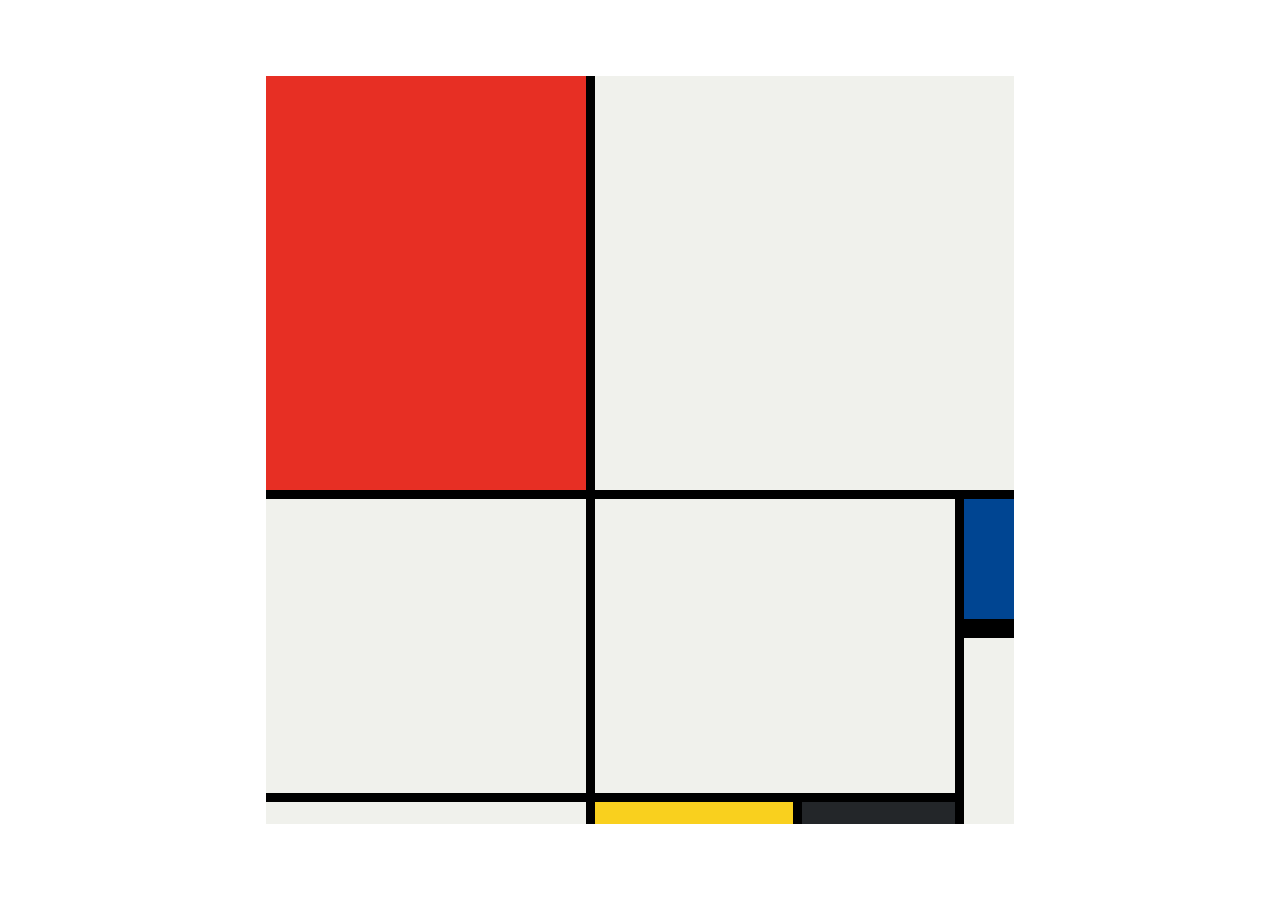
==== index.html @ b5c3f1a9 "Add files via upload" ====
<!DOCTYPE html>
<html lang="en">

<head>
  <meta charset="UTF-8">
  <meta name="viewport" content="width=device-width, initial-scale=1.0">
  <title>Mondrian Project</title>
  <style>
    body{
      display: flex;
      justify-content: center;
      align-items: center;
      height: 100vh;
      margin: 0;
      padding: 0;
    }

    .container{
      height: 748px;
      width: 748px;
      display: grid;
      gap: 9px;
      background-color: #000;
      grid-template-columns: 320px 198px 153px 50px;
      grid-template-rows: 414px 130px 155px 22px;
      
      
    }
     .item {
      background-color: #F0F1EC;
     }
     .red {
      background-color: #E72F24;
     }
     .white1 {
      background-color: #F0F1EC;
      grid-column: span 3;
     }
     .white2 {
      background-color: #F0F1EC;
      grid-row: span 2;
     }
     .white3 {
      background-color: #F0F1EC;
      grid-row: span 2;
      grid-column: span 2;
     }
    .blue{
      background-color: #004592;
      border-bottom: 10px solid #000;
    }
    .white4 {
      grid-row: span 2;
    }

    .yellow{
      background-color: #F9D01E;
    }
    .black{
      background-color: #232629;
      
    }
    
    /* 
    Write your CSS here 
    Gap Colour: #000
    White: #F0F1EC
    Red: #E72F24
    Black: #232629
    Blue: #004592
    Yellow: #F9D01E

    For dimensions, see dimensions.png image.
    HINT: Remember you can't change the properties of grid lines.
    But grid lines are transparent!
    */
  </style>
</head>

<body>
  <!-- Write your HTML here -->
  <div class="container">
    <div class="item red"></div>
    <div class="item white1"></div>
    <div class="item white2"></div>
    <div class="item white3"></div>

    <div class="item blue"></div>
    <div class="item white4"></div>

    <div class="item"></div>
    <div class="item yellow"></div>
    <div class="item black"></div>
    

  </div>
</body>

</html>
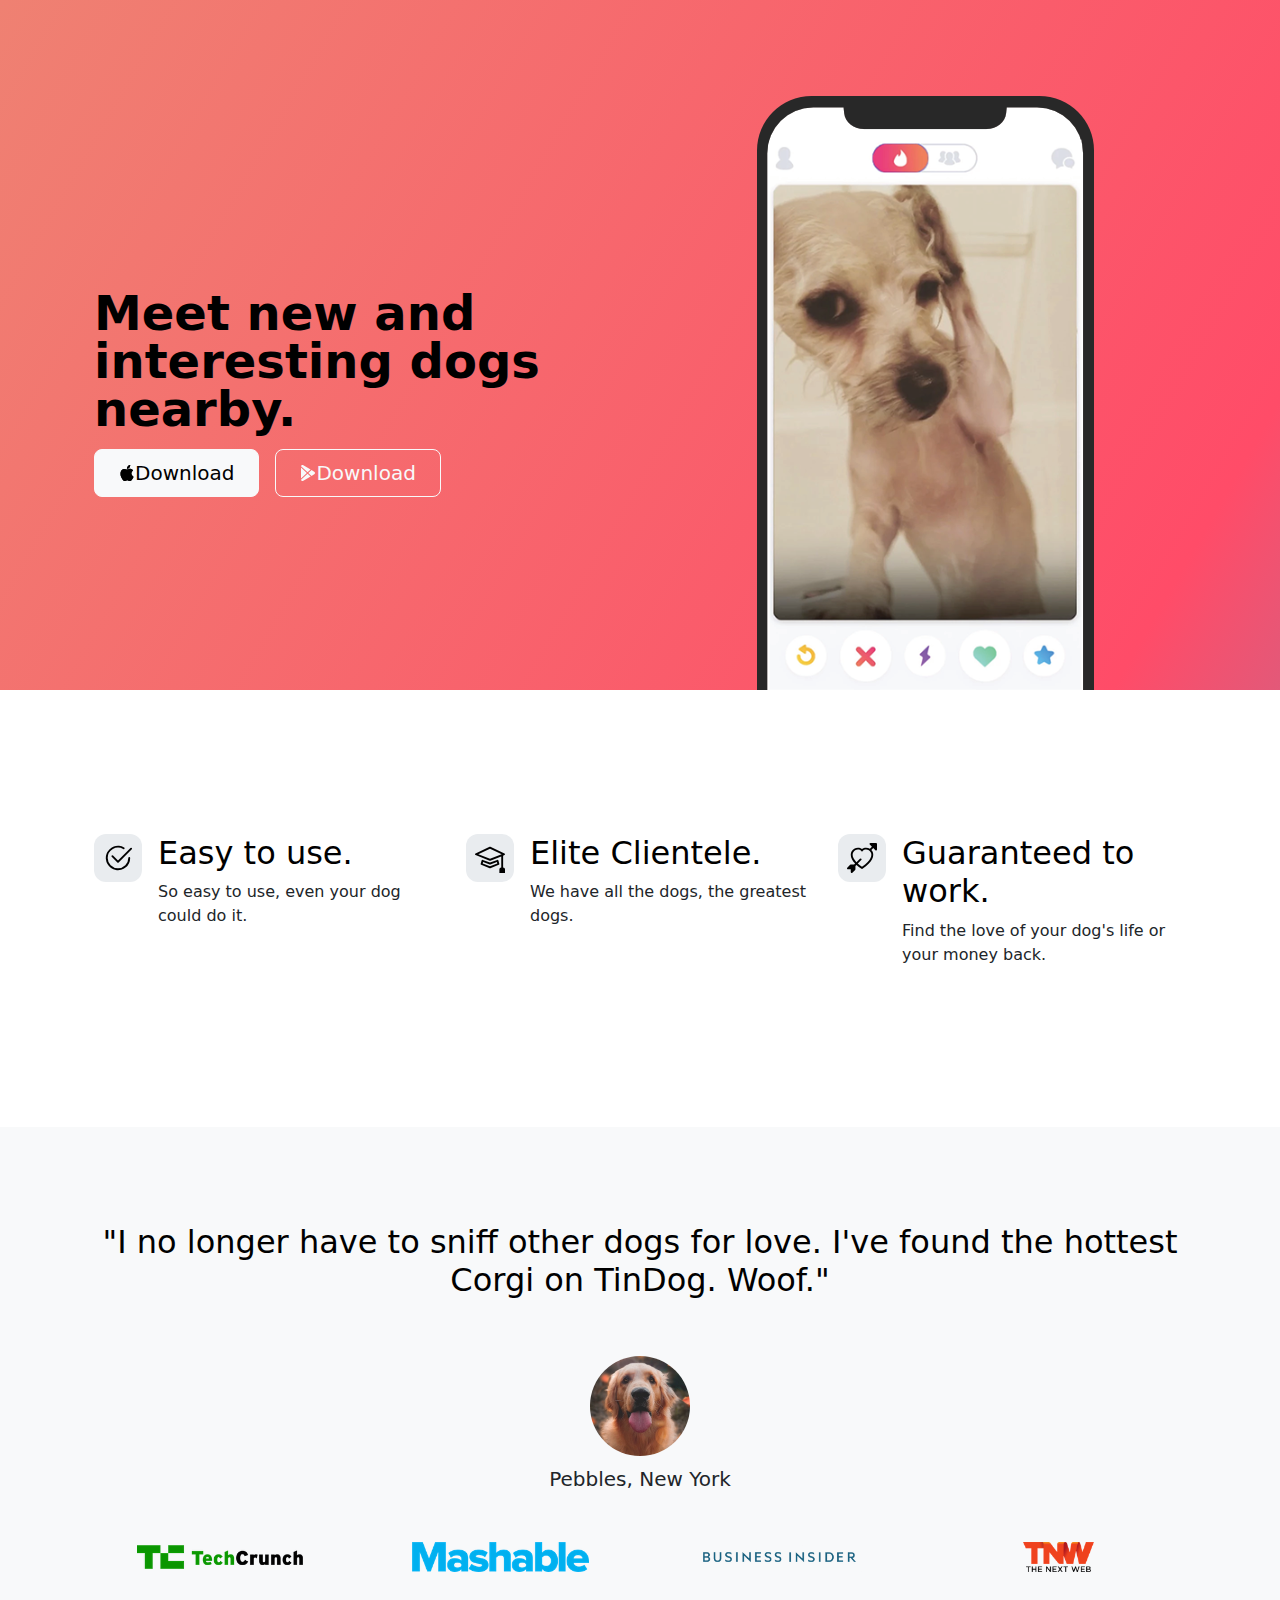
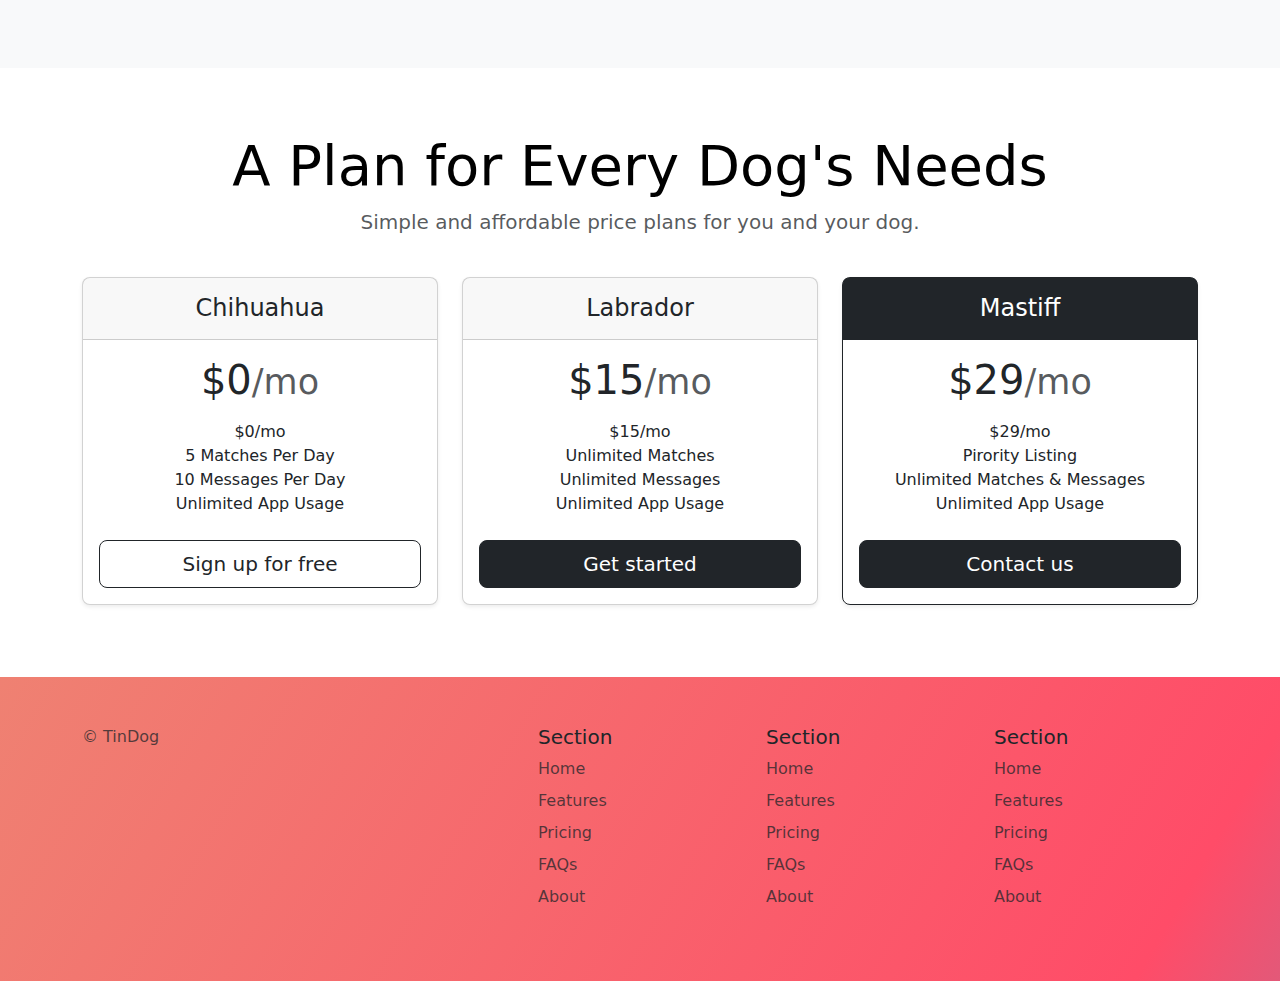
==== commit 2344b879: "Add files via upload" ====
--- a/index.html
+++ b/index.html
@@ -4,96 +4,230 @@
 <head>
   <meta charset="UTF-8">
   <meta name="viewport" content="width=device-width, initial-scale=1.0">
-  <title>Mondrian Project</title>
-  <style>
-    body{
-      display: flex;
-      justify-content: center;
-      align-items: center;
-      height: 100vh;
-      margin: 0;
-      padding: 0;
-    }
-
-    .container{
-      height: 748px;
-      width: 748px;
-      display: grid;
-      gap: 9px;
-      background-color: #000;
-      grid-template-columns: 320px 198px 153px 50px;
-      grid-template-rows: 414px 130px 155px 22px;
-      
-      
-    }
-     .item {
-      background-color: #F0F1EC;
-     }
-     .red {
-      background-color: #E72F24;
-     }
-     .white1 {
-      background-color: #F0F1EC;
-      grid-column: span 3;
-     }
-     .white2 {
-      background-color: #F0F1EC;
-      grid-row: span 2;
-     }
-     .white3 {
-      background-color: #F0F1EC;
-      grid-row: span 2;
-      grid-column: span 2;
-     }
-    .blue{
-      background-color: #004592;
-      border-bottom: 10px solid #000;
-    }
-    .white4 {
-      grid-row: span 2;
-    }
-
-    .yellow{
-      background-color: #F9D01E;
-    }
-    .black{
-      background-color: #232629;
-      
-    }
-    
-    /* 
-    Write your CSS here 
-    Gap Colour: #000
-    White: #F0F1EC
-    Red: #E72F24
-    Black: #232629
-    Blue: #004592
-    Yellow: #F9D01E
-
-    For dimensions, see dimensions.png image.
-    HINT: Remember you can't change the properties of grid lines.
-    But grid lines are transparent!
-    */
-  </style>
+  <title>TinDog</title>
+  <link rel="stylesheet" href="./css/style.css">
+  <link href="https://cdn.jsdelivr.net/npm/bootstrap@5.3.3/dist/css/bootstrap.min.css" rel="stylesheet" 
+  integrity="sha384-QWTKZyjpPEjISv5WaRU9OFeRpok6YctnYmDr5pNlyT2bRjXh0JMhjY6hW+ALEwIH" crossorigin="anonymous">
 </head>
 
 <body>
-  <!-- Write your HTML here -->
-  <div class="container">
-    <div class="item red"></div>
-    <div class="item white1"></div>
-    <div class="item white2"></div>
-    <div class="item white3"></div>
-
-    <div class="item blue"></div>
-    <div class="item white4"></div>
-
-    <div class="item"></div>
-    <div class="item yellow"></div>
-    <div class="item black"></div>
-    
-
-  </div>
+
+  <!-- Title -->
+  <section id="title" class="gradient-background">
+    <div class="container col-xxl-8 px-4 pt-5">
+      <div class="row flex-lg-row-reverse align-items-center g-5 pt-5">
+        <div class="col-10 col-sm-8 col-lg-6">
+          <img src="./images/iphone.png" class="d-block mx-lg-auto img-fluid" alt="Bootstrap Themes" height="200" loading="lazy">
+        </div>
+        <div class="col-lg-6">
+          <h1 class="display-5 fw-bold text-body-emphasis lh-1 mb-3">Meet new and interesting dogs nearby.</h1>
+          <div class="d-grid gap-2 d-md-flex justify-content-md-start">
+            <button type="button" class="btn btn-light btn-lg px-4 me-md-2"><svg xmlns="http://www.w3.org/2000/svg" width="16" height="16" fill="currentColor"
+                class="bi bi-apple mb-1" viewBox="0 0 16 16">
+                <path
+                  d="M11.182.008C11.148-.03 9.923.023 8.857 1.18c-1.066 1.156-.902 2.482-.878 2.516.024.034 1.52.087 2.475-1.258.955-1.345.762-2.391.728-2.43Zm3.314 11.733c-.048-.096-2.325-1.234-2.113-3.422.212-2.189 1.675-2.789 1.698-2.854.023-.065-.597-.79-1.254-1.157a3.692 3.692 0 0 0-1.563-.434c-.108-.003-.483-.095-1.254.116-.508.139-1.653.589-1.968.607-.316.018-1.256-.522-2.267-.665-.647-.125-1.333.131-1.824.328-.49.196-1.422.754-2.074 2.237-.652 1.482-.311 3.83-.067 4.56.244.729.625 1.924 1.273 2.796.576.984 1.34 1.667 1.659 1.899.319.232 1.219.386 1.843.067.502-.308 1.408-.485 1.766-.472.357.013 1.061.154 1.782.539.571.197 1.111.115 1.652-.105.541-.221 1.324-1.059 2.238-2.758.347-.79.505-1.217.473-1.282Z" />
+                <path
+                  d="M11.182.008C11.148-.03 9.923.023 8.857 1.18c-1.066 1.156-.902 2.482-.878 2.516.024.034 1.52.087 2.475-1.258.955-1.345.762-2.391.728-2.43Zm3.314 11.733c-.048-.096-2.325-1.234-2.113-3.422.212-2.189 1.675-2.789 1.698-2.854.023-.065-.597-.79-1.254-1.157a3.692 3.692 0 0 0-1.563-.434c-.108-.003-.483-.095-1.254.116-.508.139-1.653.589-1.968.607-.316.018-1.256-.522-2.267-.665-.647-.125-1.333.131-1.824.328-.49.196-1.422.754-2.074 2.237-.652 1.482-.311 3.83-.067 4.56.244.729.625 1.924 1.273 2.796.576.984 1.34 1.667 1.659 1.899.319.232 1.219.386 1.843.067.502-.308 1.408-.485 1.766-.472.357.013 1.061.154 1.782.539.571.197 1.111.115 1.652-.105.541-.221 1.324-1.059 2.238-2.758.347-.79.505-1.217.473-1.282Z" />
+              </svg>Download</button>
+            <button type="button" class="btn btn-outline-light btn-lg px-4"><svg xmlns="http://www.w3.org/2000/svg" width="16" height="16" fill="currentColor"
+                class="bi bi-google-play mb-1" viewBox="0 0 16 16">
+                <path
+                  d="M14.222 9.374c1.037-.61 1.037-2.137 0-2.748L11.528 5.04 8.32 8l3.207 2.96 2.694-1.586Zm-3.595 2.116L7.583 8.68 1.03 14.73c.201 1.029 1.36 1.61 2.303 1.055l7.294-4.295ZM1 13.396V2.603L6.846 8 1 13.396ZM1.03 1.27l6.553 6.05 3.044-2.81L3.333.215C2.39-.341 1.231.24 1.03 1.27Z" />
+              </svg>Download</button>
+          </div>
+        </div>
+      </div>
+    </div>
+  </section>
+  <!-- Features -->
+  <section id="features">
+    
+    <div class="container px-4 py-5 mt-5" id="hanging-icons">
+      <div class="row g-4 py-5 row-cols-1 row-cols-lg-3">
+        <div class="col d-flex align-items-start">
+          <div class="icon-square text-body-emphasis bg-body-secondary d-inline-flex align-items-center justify-content-center fs-4 flex-shrink-0 me-3">
+            <svg xmlns="http://www.w3.org/2000/svg" height="30" fill="currentColor" class="bi bi-check2-circle"
+              viewBox="0 0 16 16">
+              <path
+                d="M2.5 8a5.5 5.5 0 0 1 8.25-4.764.5.5 0 0 0 .5-.866A6.5 6.5 0 1 0 14.5 8a.5.5 0 0 0-1 0 5.5 5.5 0 1 1-11 0z" />
+              <path
+                d="M15.354 3.354a.5.5 0 0 0-.708-.708L8 9.293 5.354 6.646a.5.5 0 1 0-.708.708l3 3a.5.5 0 0 0 .708 0l7-7z" />
+            </svg>
+          </div>
+          <div>
+            <h3 class="fs-2 text-body-emphasis">Easy to use.</h3>
+            <p>So easy to use, even your dog could do it.</p>
+          </div>
+        </div>
+        <div class="col d-flex align-items-start">
+          <div class="icon-square text-body-emphasis bg-body-secondary d-inline-flex align-items-center justify-content-center fs-4 flex-shrink-0 me-3">
+            <svg xmlns="http://www.w3.org/2000/svg" height="30" fill="currentColor" class="bi bi-mortarboard" viewBox="0 0 16 16">
+              <path d="M8.211 2.047a.5.5 0 0 0-.422 0l-7.5 3.5a.5.5 0 0 0 .025.917l7.5 3a.5.5 0 0 0 .372 0L14 7.14V13a1 1 0 0 0-1 1v2h3v-2a1 1 0 0 0-1-1V6.739l.686-.275a.5.5 0 0 0 .025-.917l-7.5-3.5ZM8 8.46 1.758 5.965 8 3.052l6.242 2.913L8 8.46Z"/>
+              <path d="M4.176 9.032a.5.5 0 0 0-.656.327l-.5 1.7a.5.5 0 0 0 .294.605l4.5 1.8a.5.5 0 0 0 .372 0l4.5-1.8a.5.5 0 0 0 .294-.605l-.5-1.7a.5.5 0 0 0-.656-.327L8 10.466 4.176 9.032Zm-.068 1.873.22-.748 3.496 1.311a.5.5 0 0 0 .352 0l3.496-1.311.22.748L8 12.46l-3.892-1.556Z"/>
+            </svg>
+          </div>
+          <div>
+            <h3 class="fs-2 text-body-emphasis">Elite Clientele.</h3>
+            <p>We have all the dogs, the greatest dogs.</p>
+          </div>
+        </div>
+        <div class="col d-flex align-items-start">
+          <div class="icon-square text-body-emphasis bg-body-secondary d-inline-flex align-items-center justify-content-center fs-4 flex-shrink-0 me-3">
+            <svg xmlns="http://www.w3.org/2000/svg" height="30" fill="currentColor" class="bi bi-arrow-through-heart"
+              viewBox="0 0 16 16">
+              <path fill-rule="evenodd"
+                d="M2.854 15.854A.5.5 0 0 1 2 15.5V14H.5a.5.5 0 0 1-.354-.854l1.5-1.5A.5.5 0 0 1 2 11.5h1.793l.53-.53c-.771-.802-1.328-1.58-1.704-2.32-.798-1.575-.775-2.996-.213-4.092C3.426 2.565 6.18 1.809 8 3.233c1.25-.98 2.944-.928 4.212-.152L13.292 2 12.147.854A.5.5 0 0 1 12.5 0h3a.5.5 0 0 1 .5.5v3a.5.5 0 0 1-.854.354L14 2.707l-1.006 1.006c.236.248.44.531.6.845.562 1.096.585 2.517-.213 4.092-.793 1.563-2.395 3.288-5.105 5.08L8 13.912l-.276-.182a21.86 21.86 0 0 1-2.685-2.062l-.539.54V14a.5.5 0 0 1-.146.354l-1.5 1.5Zm2.893-4.894A20.419 20.419 0 0 0 8 12.71c2.456-1.666 3.827-3.207 4.489-4.512.679-1.34.607-2.42.215-3.185-.817-1.595-3.087-2.054-4.346-.761L8 4.62l-.358-.368c-1.259-1.293-3.53-.834-4.346.761-.392.766-.464 1.845.215 3.185.323.636.815 1.33 1.519 2.065l1.866-1.867a.5.5 0 1 1 .708.708L5.747 10.96Z" />
+            </svg>
+          </div>
+          <div>
+            <h3 class="fs-2 text-body-emphasis">Guaranteed to work.</h3>
+            <p>Find the love of your dog's life or your money back.</p>          
+          </div>
+        </div>
+      </div>
+    </div>
+    
+  </section>
+  <!-- Testimonial -->
+  <section id="testimonial">
+    <div class="my-5">
+      <div class="p-5 text-center bg-body-tertiary">
+        <div class="container py-5">
+          <h2 class="text-body-emphasis">"I no longer have to sniff other dogs for love. I've found the hottest Corgi on TinDog. Woof."</h2>
+          <img class="profile-img mt-5" src="./images/dog-img.jpg" alt="dog images">
+          <p class="col-lg-8 mx-auto lead mt-2">Pebbles, New York</p>
+          <div class="container text-center mt-5">
+            <div class="row">
+              <div class="col-sm-12 col-lg-3">
+                <img src="./images/techcrunch.png" alt="techcrunch" height="30">
+              </div>
+              <div class="col-sm-12 col-xl-3">
+                <img src="./images/mashable.png" alt="mashable" height="30">
+              </div>
+              <div class="col-sm-12 col-xl-3">
+                <img src="./images/bizinsider.png" alt="bizinsider" height="30">
+              </div>
+              <div class="col-sm-12 col-xl-3">
+                <img src="./images/tnw.png" alt="tnw" height="30">
+              </div>
+            </div>
+          </div>
+          
+        </div>
+      </div>
+    </div>
+  
+
+  </section>
+  <!-- Pricing -->
+  <section id="pricing">
+    <div class="container">
+      <div class="pricing-header p-3 pb-md-4 mx-auto text-center">
+        <h2 class="display-4 fw-normal text-body-emphasis"> A Plan for Every Dog's Needs</h2>
+        <p class="fs-5 text-body-secondary">Simple and affordable price plans for you and your dog.</p>
+      </div>
+      <div class="row row-cols-1 row-cols-md-3 mb-3 text-center">
+        <div class="col">
+          <div class="card mb-4 rounded-3 shadow-sm">
+            <div class="card-header py-3">
+              <h4 class="my-0 fw-normal">Chihuahua</h4>
+            </div>
+            <div class="card-body">
+              <h1 class="card-title pricing-card-title">$0<small class="text-body-secondary fw-light">/mo</small></h1>
+              <ul class="list-unstyled mt-3 mb-4">
+                <li>$0/mo</li>
+                <li>5 Matches Per Day</li>
+                <li>10 Messages Per Day</li>
+                <li>Unlimited App Usage</li>
+              </ul>
+              <button type="button" class="w-100 btn btn-lg btn-outline-dark">Sign up for free</button>
+            </div>
+          </div>
+        </div>
+        <div class="col">
+          <div class="card mb-4 rounded-3 shadow-sm">
+            <div class="card-header py-3">
+              <h4 class="my-0 fw-normal">Labrador</h4>
+            </div>
+            <div class="card-body">
+              <h1 class="card-title pricing-card-title">$15<small class="text-body-secondary fw-light">/mo</small></h1>
+              <ul class="list-unstyled mt-3 mb-4">
+                <li>$15/mo</li>
+                <li>Unlimited Matches</li>
+                <li>Unlimited Messages</li>
+                <li>Unlimited App Usage</li>
+              </ul>
+              <button type="button" class="w-100 btn btn-lg btn-dark">Get started</button>
+            </div>
+          </div>
+        </div>
+        <div class="col">
+          <div class="card mb-4 rounded-3 shadow-sm border-dark">
+            <div class="card-header py-3 text-bg-dark border-dark">
+              <h4 class="my-0 fw-normal">Mastiff</h4>
+            </div>
+            <div class="card-body">
+              <h1 class="card-title pricing-card-title">$29<small class="text-body-secondary fw-light">/mo</small></h1>
+              <ul class="list-unstyled mt-3 mb-4">
+                <li>$29/mo</li>
+                <li>Pirority Listing</li>
+                <li>Unlimited Matches & Messages</li>
+                <li>Unlimited App Usage</li>
+              </ul>
+              <button type="button" class="w-100 btn btn-lg btn-dark">Contact us</button>
+            </div>
+          </div>
+        </div>
+      </div>
+    </div>
+  </section>
+  <!-- Footer -->
+  <section id="footer" class="gradient-background">
+    <div class="container">
+      <footer class="row row-cols-1 row-cols-sm-2 row-cols-md-5 py-5 mt-5">
+        <div class="col mb-3">
+          <p class="text-body-secondary">© TinDog</p>
+        </div>
+    
+        <div class="col mb-3">
+    
+        </div>
+    
+        <div class="col mb-3">
+          <h5>Section</h5>
+          <ul class="nav flex-column">
+            <li class="nav-item mb-2"><a href="#" class="nav-link p-0 text-body-secondary">Home</a></li>
+            <li class="nav-item mb-2"><a href="#" class="nav-link p-0 text-body-secondary">Features</a></li>
+            <li class="nav-item mb-2"><a href="#" class="nav-link p-0 text-body-secondary">Pricing</a></li>
+            <li class="nav-item mb-2"><a href="#" class="nav-link p-0 text-body-secondary">FAQs</a></li>
+            <li class="nav-item mb-2"><a href="#" class="nav-link p-0 text-body-secondary">About</a></li>
+          </ul>
+        </div>
+    
+        <div class="col mb-3">
+          <h5>Section</h5>
+          <ul class="nav flex-column">
+            <li class="nav-item mb-2"><a href="#" class="nav-link p-0 text-body-secondary">Home</a></li>
+            <li class="nav-item mb-2"><a href="#" class="nav-link p-0 text-body-secondary">Features</a></li>
+            <li class="nav-item mb-2"><a href="#" class="nav-link p-0 text-body-secondary">Pricing</a></li>
+            <li class="nav-item mb-2"><a href="#" class="nav-link p-0 text-body-secondary">FAQs</a></li>
+            <li class="nav-item mb-2"><a href="#" class="nav-link p-0 text-body-secondary">About</a></li>
+          </ul>
+        </div>
+    
+        <div class="col mb-3">
+          <h5>Section</h5>
+          <ul class="nav flex-column">
+            <li class="nav-item mb-2"><a href="#" class="nav-link p-0 text-body-secondary">Home</a></li>
+            <li class="nav-item mb-2"><a href="#" class="nav-link p-0 text-body-secondary">Features</a></li>
+            <li class="nav-item mb-2"><a href="#" class="nav-link p-0 text-body-secondary">Pricing</a></li>
+            <li class="nav-item mb-2"><a href="#" class="nav-link p-0 text-body-secondary">FAQs</a></li>
+            <li class="nav-item mb-2"><a href="#" class="nav-link p-0 text-body-secondary">About</a></li>
+          </ul>
+        </div>
+      </footer>
+    </div>
+  </section>
 </body>
 
 </html>--- a/css/style.css
+++ b/css/style.css
@@ -0,0 +1,30 @@
+.gradient-background {
+  background: linear-gradient(300deg, #00bfff, #ff4c68, #ef8172);
+  background-size: 180% 180%;
+  animation: gradient-animation 18s ease infinite;
+}
+
+@keyframes gradient-animation {
+  0% {
+    background-position: 0% 50%;
+  }
+  50% {
+    background-position: 100% 50%;
+  }
+  100% {
+    background-position: 0% 50%;
+  }
+}
+
+.icon-square {
+  width: 3rem;
+  height: 3rem;
+  border-radius: 0.75rem;
+}
+
+.profile-img {
+  height: 100px;
+  border-radius: 50%;
+}
+
+
